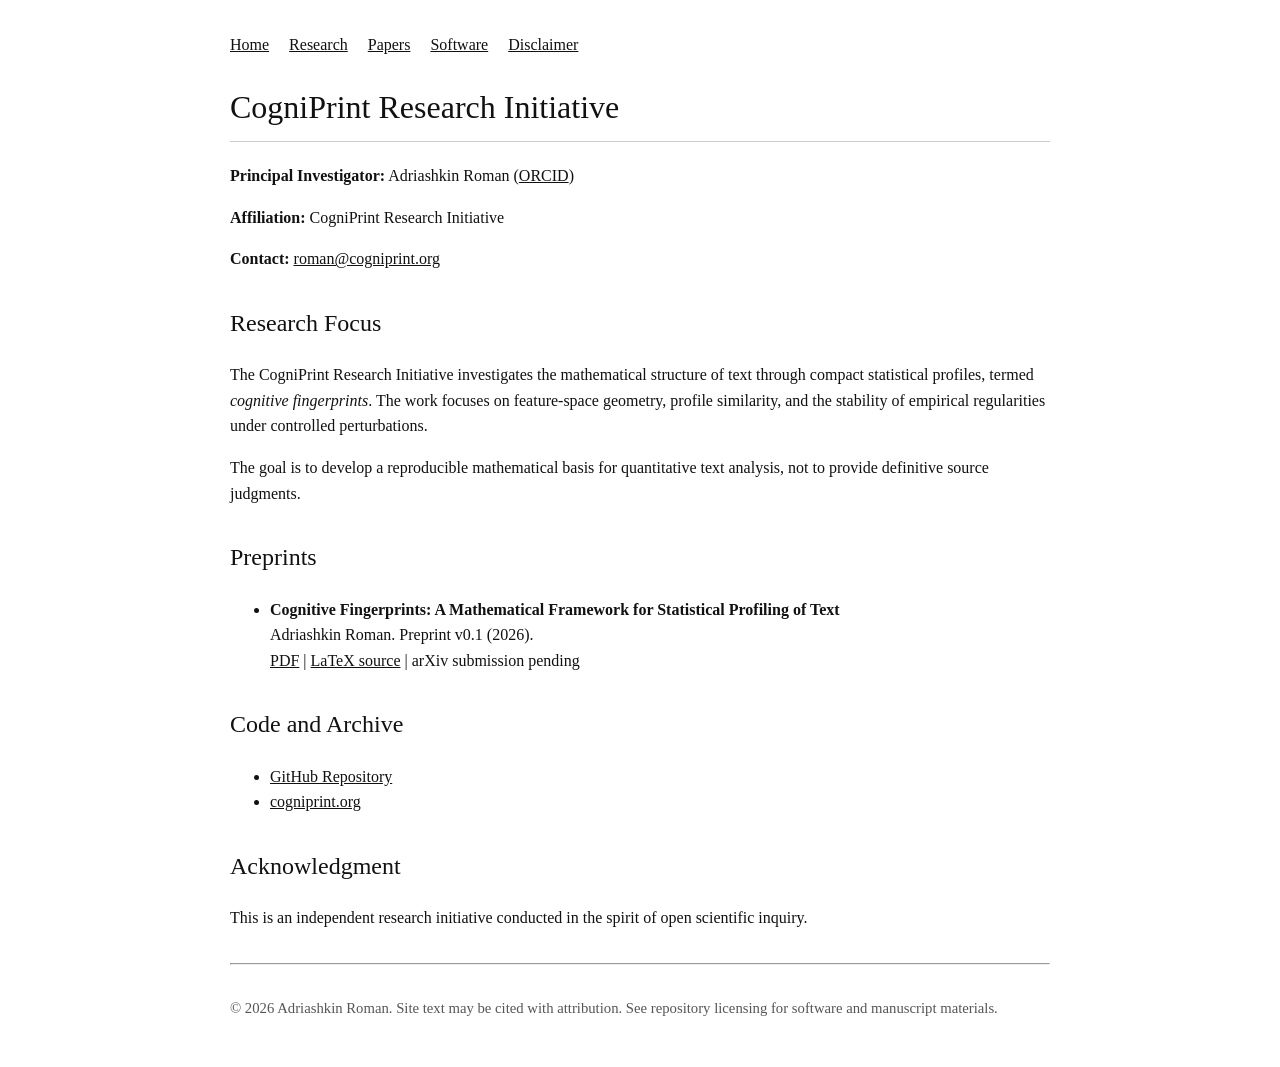
==== index.html @ da1e5376 "Finalize" ====
<!DOCTYPE html>
<html lang="en">
<head>
  <meta charset="UTF-8">
  <meta name="viewport" content="width=device-width, initial-scale=1.0">
  <title>CogniPrint Research Initiative</title>
  <meta name="description" content="Independent research initiative on cognitive fingerprints, statistical text profiles, feature-space geometry, and reproducible mathematical text analysis.">
  <link rel="canonical" href="https://cogniprint.org/">
  <meta property="og:title" content="CogniPrint Research Initiative">
  <meta property="og:description" content="Independent research initiative on cognitive fingerprints and statistical profiling of text.">
  <meta property="og:type" content="website">
  <meta property="og:url" content="https://cogniprint.org/">
  <link rel="stylesheet" href="/styles.css">
</head>
<body>
  <div class="container">
    <header class="site-header">
      <nav>
        <a href="/">Home</a>
        <a href="/research.html">Research</a>
        <a href="/papers/">Papers</a>
        <a href="/software/">Software</a>
        <a href="/disclaimer/">Disclaimer</a>
      </nav>
      <h1>CogniPrint Research Initiative</h1>
      <p><strong>Principal Investigator:</strong> Adriashkin Roman (<a href="https://orcid.org/0009-0009-6337-1806">ORCID</a>)</p>
      <p><strong>Affiliation:</strong> CogniPrint Research Initiative</p>
      <p><strong>Contact:</strong> <a href="mailto:roman@cogniprint.org">roman@cogniprint.org</a></p>
    </header>

    <main>
      <section>
        <h2>Research Focus</h2>
        <p>The CogniPrint Research Initiative investigates the mathematical structure of text through compact statistical profiles, termed <em>cognitive fingerprints</em>. The work focuses on feature-space geometry, profile similarity, and the stability of empirical regularities under controlled perturbations.</p>
        <p>The goal is to develop a reproducible mathematical basis for quantitative text analysis, not to provide definitive source judgments.</p>
      </section>

      <section>
        <h2>Preprints</h2>
        <ul>
          <li><strong>Cognitive Fingerprints: A Mathematical Framework for Statistical Profiling of Text</strong><br>
            Adriashkin Roman. Preprint v0.1 (2026).<br>
            <a href="/papers/cogniprint-v0.1.pdf">PDF</a> | <a href="https://github.com/TakoVHS/CogniPrint/tree/main/paper">LaTeX source</a> | <span>arXiv submission pending</span>
          </li>
        </ul>
      </section>

      <section>
        <h2>Code and Archive</h2>
        <ul>
          <li><a href="https://github.com/TakoVHS/CogniPrint">GitHub Repository</a></li>
          <li><a href="https://cogniprint.org">cogniprint.org</a></li>
        </ul>
      </section>

      <section>
        <h2>Acknowledgment</h2>
        <p>This is an independent research initiative conducted in the spirit of open scientific inquiry.</p>
      </section>
    </main>

    <hr>
    <footer>
      <p class="small">© 2026 Adriashkin Roman. Site text may be cited with attribution. See repository licensing for software and manuscript materials.</p>
    </footer>
  </div>
</body>
</html>
---- styles.css ----
body{font-family:'Times New Roman',Times,serif;line-height:1.6;max-width:820px;margin:0 auto;padding:2rem;color:#111}h1{font-weight:normal;border-bottom:1px solid #ccc;padding-bottom:.5rem}h2,h3{font-weight:normal;margin-top:2rem}nav{margin-bottom:1.5rem}nav a{margin-right:1rem;color:#111}a{color:#111}.small{font-size:.92rem;color:#555}.paper{margin-bottom:2rem}hr{margin:2rem 0}
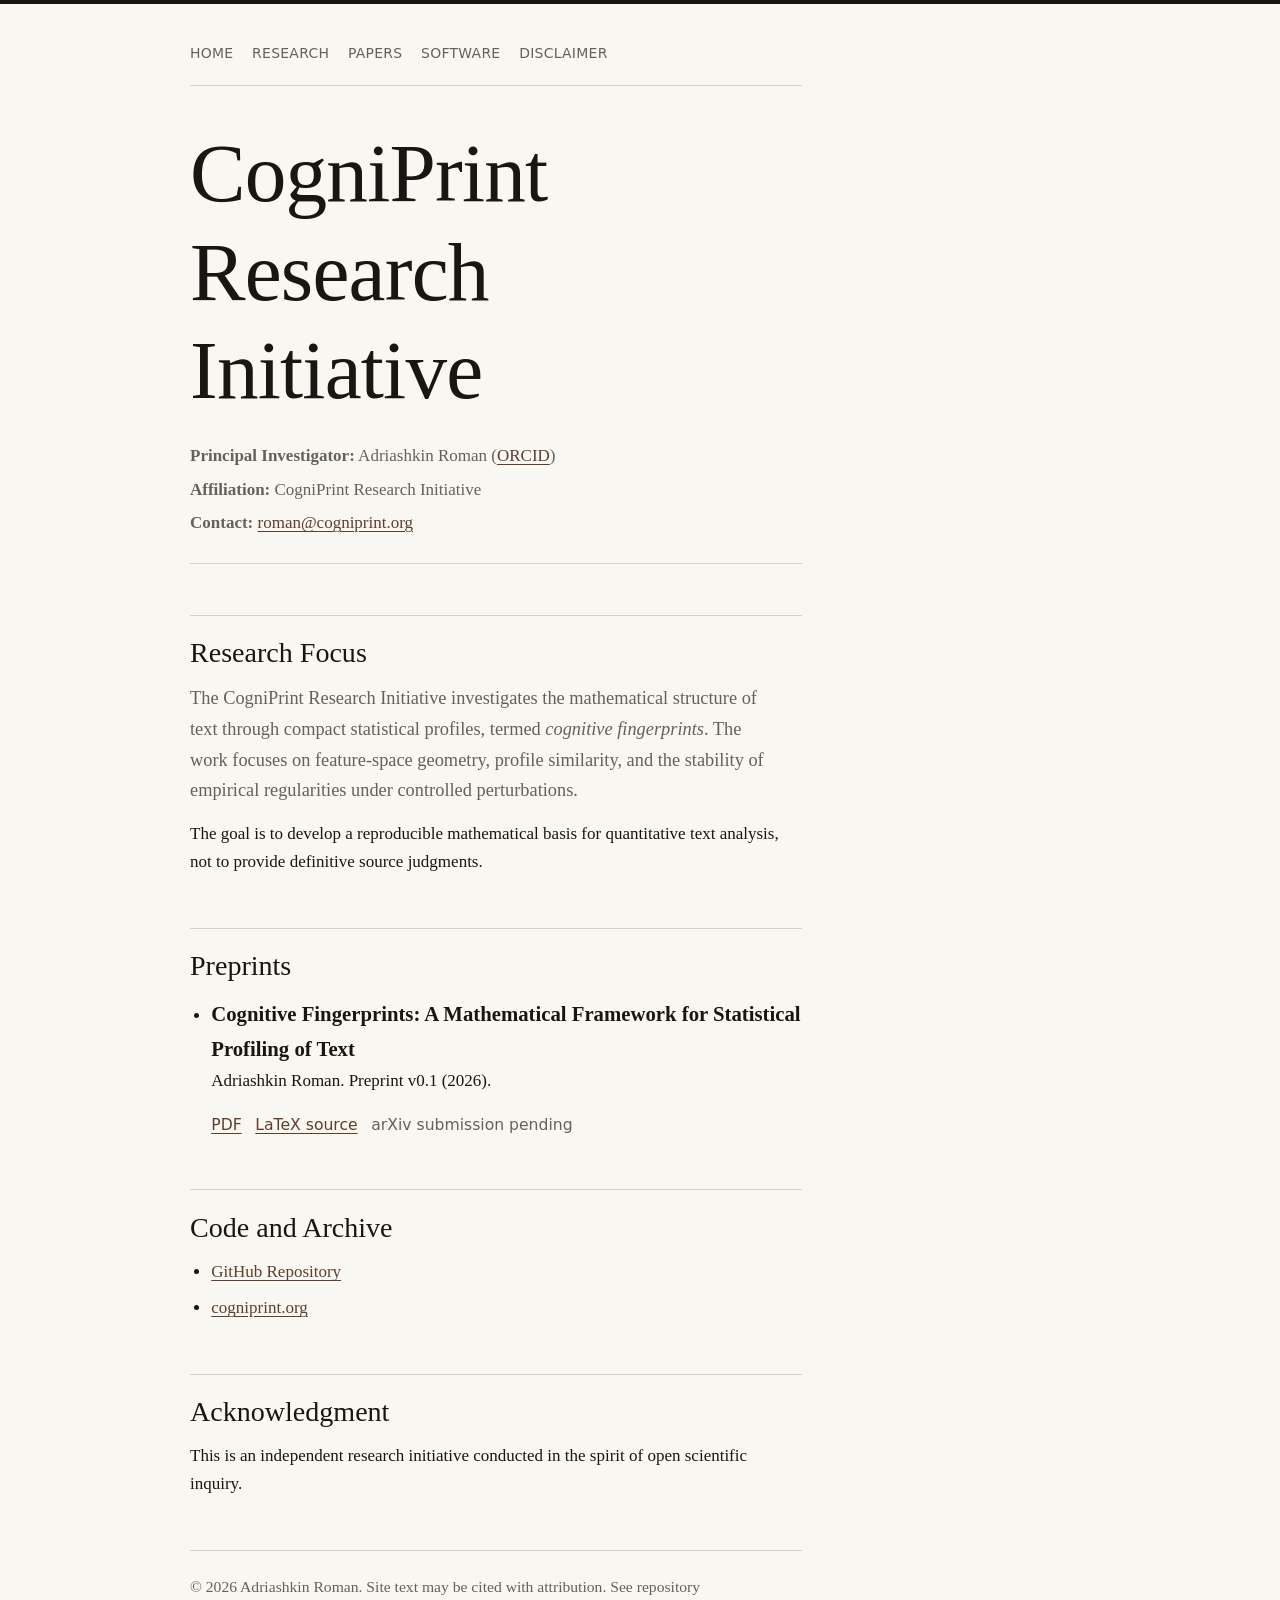
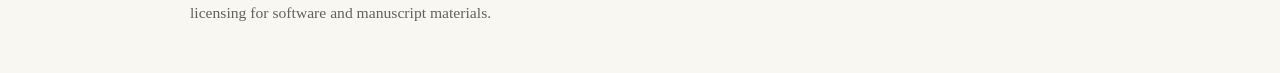
==== commit 3d208b51: "Polish" ====
--- a/index.html
+++ b/index.html
@@ -23,24 +23,26 @@
         <a href="/disclaimer/">Disclaimer</a>
       </nav>
       <h1>CogniPrint Research Initiative</h1>
-      <p><strong>Principal Investigator:</strong> Adriashkin Roman (<a href="https://orcid.org/0009-0009-6337-1806">ORCID</a>)</p>
-      <p><strong>Affiliation:</strong> CogniPrint Research Initiative</p>
-      <p><strong>Contact:</strong> <a href="mailto:roman@cogniprint.org">roman@cogniprint.org</a></p>
+      <div class="meta">
+        <p><strong>Principal Investigator:</strong> Adriashkin Roman (<a href="https://orcid.org/0009-0009-6337-1806">ORCID</a>)</p>
+        <p><strong>Affiliation:</strong> CogniPrint Research Initiative</p>
+        <p><strong>Contact:</strong> <a href="mailto:roman@cogniprint.org">roman@cogniprint.org</a></p>
+      </div>
     </header>
 
     <main>
       <section>
         <h2>Research Focus</h2>
-        <p>The CogniPrint Research Initiative investigates the mathematical structure of text through compact statistical profiles, termed <em>cognitive fingerprints</em>. The work focuses on feature-space geometry, profile similarity, and the stability of empirical regularities under controlled perturbations.</p>
+        <p class="lede">The CogniPrint Research Initiative investigates the mathematical structure of text through compact statistical profiles, termed <em>cognitive fingerprints</em>. The work focuses on feature-space geometry, profile similarity, and the stability of empirical regularities under controlled perturbations.</p>
         <p>The goal is to develop a reproducible mathematical basis for quantitative text analysis, not to provide definitive source judgments.</p>
       </section>
 
       <section>
         <h2>Preprints</h2>
         <ul>
-          <li><strong>Cognitive Fingerprints: A Mathematical Framework for Statistical Profiling of Text</strong><br>
+          <li><strong class="paper-title">Cognitive Fingerprints: A Mathematical Framework for Statistical Profiling of Text</strong><br>
             Adriashkin Roman. Preprint v0.1 (2026).<br>
-            <a href="/papers/cogniprint-v0.1.pdf">PDF</a> | <a href="https://github.com/TakoVHS/CogniPrint/tree/main/paper">LaTeX source</a> | <span>arXiv submission pending</span>
+            <span class="paper-links"><a href="/papers/cogniprint-v0.1.pdf">PDF</a><a href="https://github.com/TakoVHS/CogniPrint/tree/main/paper">LaTeX source</a><span class="status">arXiv submission pending</span></span>
           </li>
         </ul>
       </section>
--- a/styles.css
+++ b/styles.css
@@ -1 +1,231 @@
-body{font-family:'Times New Roman',Times,serif;line-height:1.6;max-width:820px;margin:0 auto;padding:2rem;color:#111}h1{font-weight:normal;border-bottom:1px solid #ccc;padding-bottom:.5rem}h2,h3{font-weight:normal;margin-top:2rem}nav{margin-bottom:1.5rem}nav a{margin-right:1rem;color:#111}a{color:#111}.small{font-size:.92rem;color:#555}.paper{margin-bottom:2rem}hr{margin:2rem 0}
+:root {
+  color-scheme: light;
+  --paper: #f8f7f2;
+  --surface: #fffdf8;
+  --ink: #171613;
+  --muted: #65615a;
+  --rule: #d8d2c5;
+  --accent: #5f3f2b;
+  --accent-soft: #efe7dc;
+  --measure: 72ch;
+}
+
+* {
+  box-sizing: border-box;
+}
+
+html {
+  font-size: 17px;
+}
+
+body {
+  margin: 0;
+  background: var(--paper);
+  color: var(--ink);
+  font-family: Georgia, "Times New Roman", Times, serif;
+  line-height: 1.68;
+  text-rendering: optimizeLegibility;
+}
+
+body::before {
+  content: "";
+  display: block;
+  height: 4px;
+  background: var(--ink);
+}
+
+.container,
+.page {
+  width: min(100% - 2rem, 900px);
+  margin: 0 auto;
+  padding: 2.25rem 0 2.75rem;
+}
+
+nav {
+  display: flex;
+  flex-wrap: wrap;
+  gap: 0.35rem 1.1rem;
+  align-items: center;
+  padding-bottom: 1.15rem;
+  margin-bottom: 2.25rem;
+  border-bottom: 1px solid var(--rule);
+  font-family: ui-sans-serif, system-ui, -apple-system, BlinkMacSystemFont, "Segoe UI", sans-serif;
+  font-size: 0.82rem;
+  letter-spacing: 0.02em;
+  text-transform: uppercase;
+}
+
+nav a {
+  color: var(--muted);
+  text-decoration: none;
+}
+
+nav a:hover,
+nav a:focus {
+  color: var(--ink);
+  text-decoration: underline;
+  text-decoration-thickness: 1px;
+  text-underline-offset: 0.22em;
+}
+
+.site-header,
+.page-header {
+  max-width: var(--measure);
+  margin-bottom: 3rem;
+}
+
+.site-header {
+  padding-bottom: 1.5rem;
+  border-bottom: 1px solid var(--rule);
+}
+
+main {
+  max-width: var(--measure);
+}
+
+h1,
+h2,
+h3 {
+  margin: 0;
+  font-weight: 400;
+  line-height: 1.18;
+}
+
+h1 {
+  max-width: 13ch;
+  margin-bottom: 1.1rem;
+  font-size: clamp(2.35rem, 7vw, 4.9rem);
+  letter-spacing: -0.01em;
+}
+
+.page-header h1 {
+  max-width: 16ch;
+  font-size: clamp(2.1rem, 5.5vw, 3.8rem);
+}
+
+h2 {
+  margin-top: 3rem;
+  padding-top: 1.2rem;
+  border-top: 1px solid var(--rule);
+  font-size: clamp(1.25rem, 3vw, 1.65rem);
+}
+
+h3 {
+  margin-top: 1rem;
+  font-size: 1.12rem;
+}
+
+p,
+li {
+  font-size: 1rem;
+}
+
+p {
+  margin: 0.8rem 0 0;
+}
+
+ul {
+  margin: 0.85rem 0 0;
+  padding-left: 1.25rem;
+}
+
+li + li {
+  margin-top: 0.42rem;
+}
+
+a {
+  color: var(--accent);
+  text-decoration-thickness: 1px;
+  text-underline-offset: 0.18em;
+}
+
+a:hover,
+a:focus {
+  color: var(--ink);
+}
+
+strong {
+  font-weight: 600;
+}
+
+.meta {
+  margin-top: 1.35rem;
+  color: var(--muted);
+}
+
+.meta p {
+  margin-top: 0.28rem;
+}
+
+.lede {
+  max-width: 64ch;
+  color: var(--muted);
+  font-size: 1.08rem;
+}
+
+.paper {
+  margin-top: 1.4rem;
+  padding: 1.35rem 0 0;
+  border-top: 1px solid var(--rule);
+}
+
+.paper-title {
+  font-size: 1.22rem;
+}
+
+.paper-links {
+  display: flex;
+  flex-wrap: wrap;
+  gap: 0.45rem 0.8rem;
+  align-items: baseline;
+  margin-top: 1rem;
+  font-family: ui-sans-serif, system-ui, -apple-system, BlinkMacSystemFont, "Segoe UI", sans-serif;
+  font-size: 0.92rem;
+}
+
+.status {
+  color: var(--muted);
+}
+
+.small,
+footer {
+  color: var(--muted);
+  font-size: 0.92rem;
+}
+
+hr {
+  max-width: var(--measure);
+  margin: 3rem 0 1.35rem;
+  border: 0;
+  border-top: 1px solid var(--rule);
+}
+
+footer {
+  max-width: var(--measure);
+}
+
+@media (max-width: 640px) {
+  html {
+    font-size: 16px;
+  }
+
+  .container,
+  .page {
+    width: min(100% - 1.25rem, 900px);
+    padding-top: 1.2rem;
+  }
+
+  nav {
+    gap: 0.4rem 0.8rem;
+    margin-bottom: 1.75rem;
+    font-size: 0.78rem;
+  }
+
+  h1 {
+    max-width: 11ch;
+  }
+
+  h2 {
+    margin-top: 2.3rem;
+  }
+}
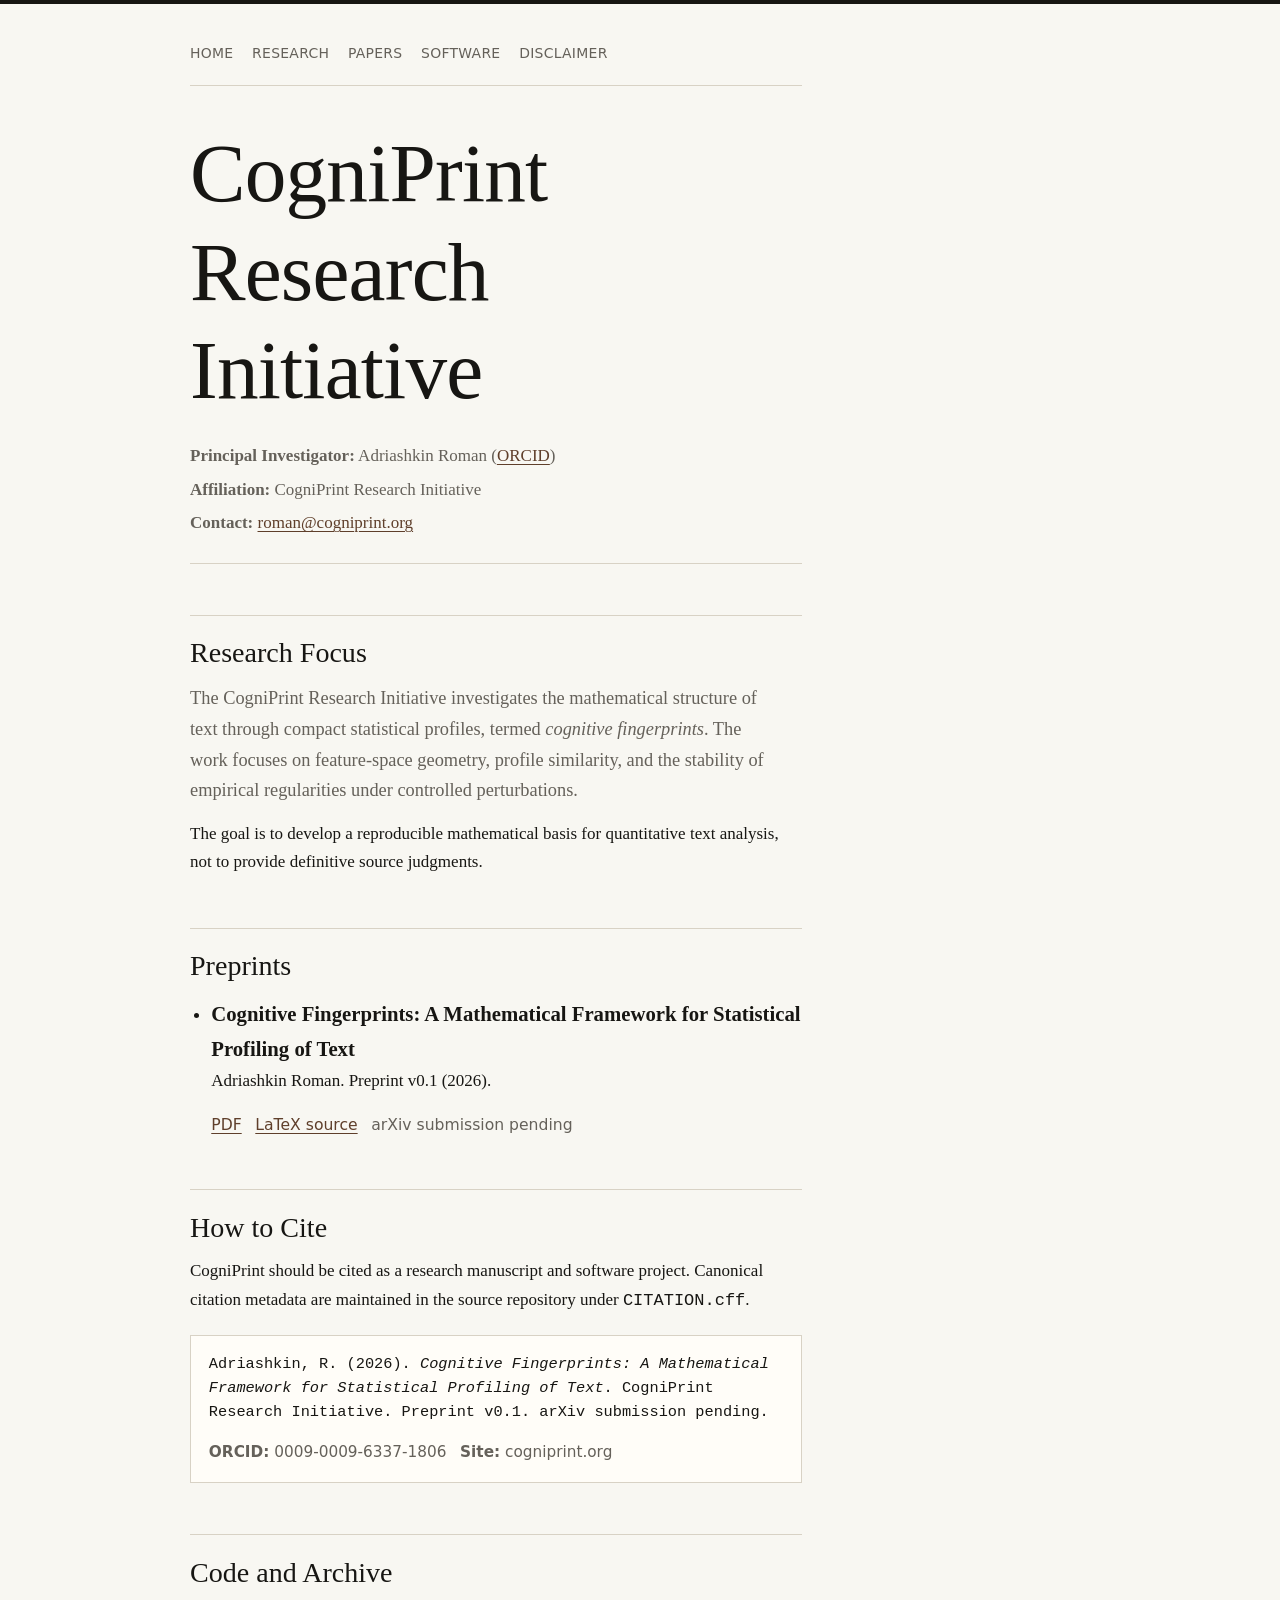
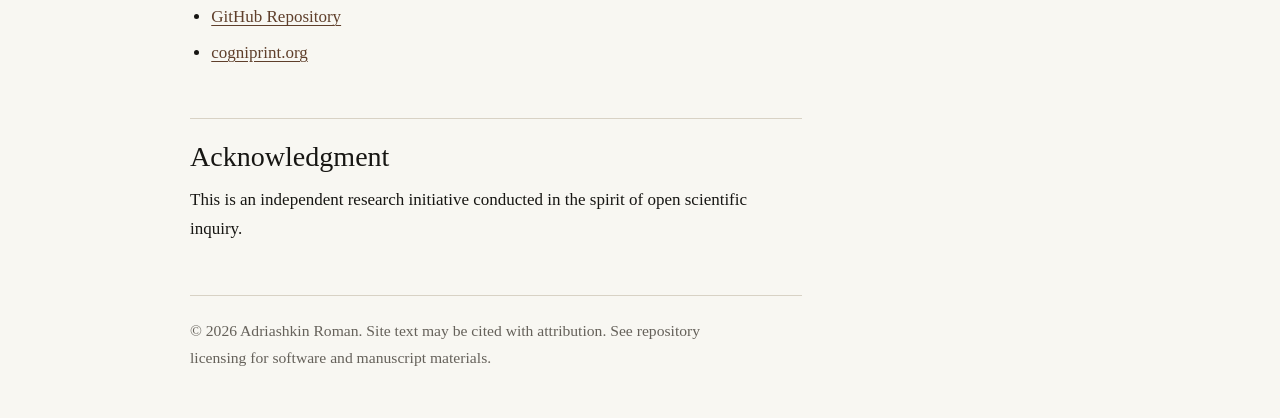
==== commit 3a7c1ef7: "site: add citation block to homepage" ====
--- a/index.html
+++ b/index.html
@@ -48,6 +48,18 @@
       </section>
 
       <section>
+        <h2>How to Cite</h2>
+        <p>CogniPrint should be cited as a research manuscript and software project. Canonical citation metadata are maintained in the source repository under <code>CITATION.cff</code>.</p>
+        <div class="citation-box">
+          <p class="citation-text">Adriashkin, R. (2026). <em>Cognitive Fingerprints: A Mathematical Framework for Statistical Profiling of Text</em>. CogniPrint Research Initiative. Preprint v0.1. arXiv submission pending.</p>
+          <div class="inline-meta">
+            <span><strong>ORCID:</strong> 0009-0009-6337-1806</span>
+            <span><strong>Site:</strong> cogniprint.org</span>
+          </div>
+        </div>
+      </section>
+
+      <section>
         <h2>Code and Archive</h2>
         <ul>
           <li><a href="https://github.com/TakoVHS/CogniPrint">GitHub Repository</a></li>
--- a/styles.css
+++ b/styles.css
@@ -187,6 +187,35 @@
   color: var(--muted);
 }
 
+.citation-box {
+  margin-top: 1.15rem;
+  padding: 1rem 1.05rem;
+  border: 1px solid var(--rule);
+  background: var(--surface);
+}
+
+.citation-box p:first-child {
+  margin-top: 0;
+}
+
+.citation-text,
+.codeish {
+  font-family: ui-monospace, SFMono-Regular, Menlo, Monaco, Consolas, "Liberation Mono", monospace;
+  font-size: 0.9rem;
+  line-height: 1.55;
+  overflow-wrap: anywhere;
+}
+
+.inline-meta {
+  display: flex;
+  flex-wrap: wrap;
+  gap: 0.4rem 0.8rem;
+  margin-top: 0.9rem;
+  color: var(--muted);
+  font-family: ui-sans-serif, system-ui, -apple-system, BlinkMacSystemFont, "Segoe UI", sans-serif;
+  font-size: 0.9rem;
+}
+
 .small,
 footer {
   color: var(--muted);
@@ -228,4 +257,8 @@
   h2 {
     margin-top: 2.3rem;
   }
-}
+
+  .citation-box {
+    padding: 0.85rem 0.9rem;
+  }
+}
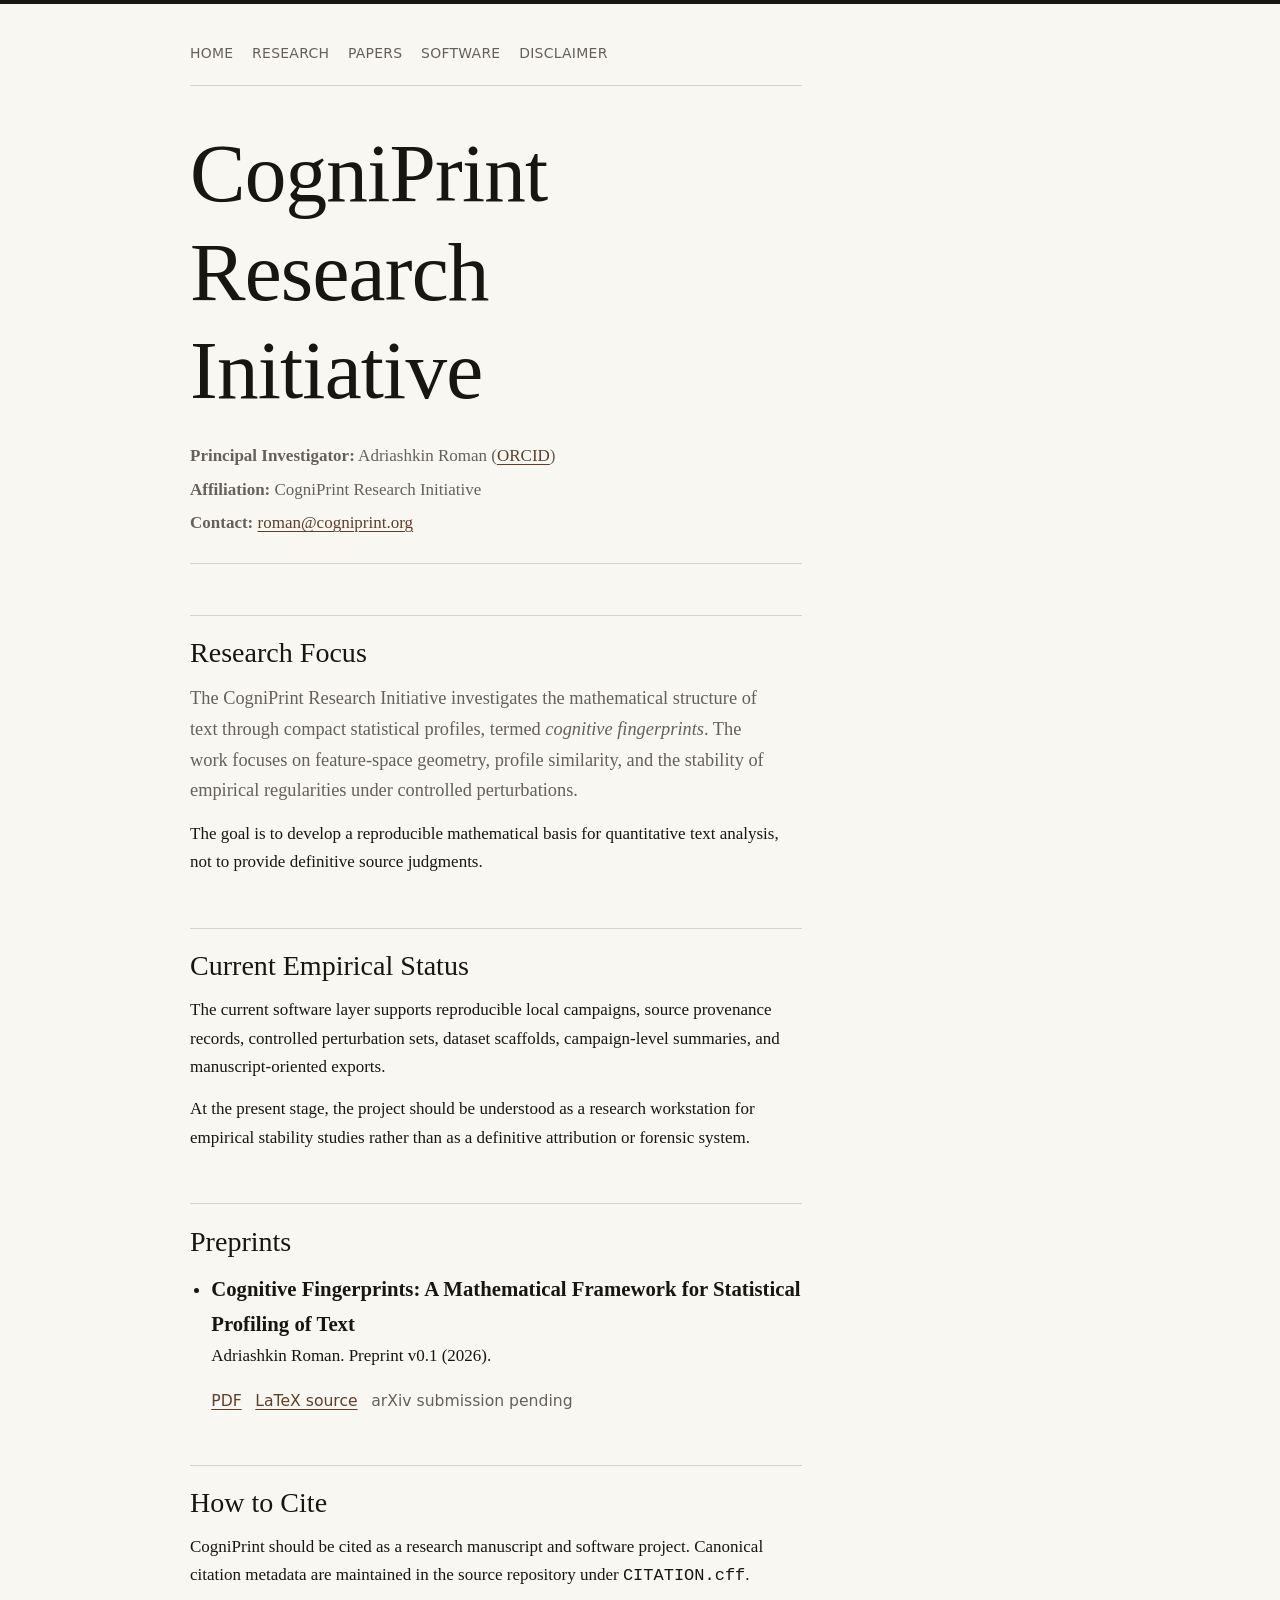
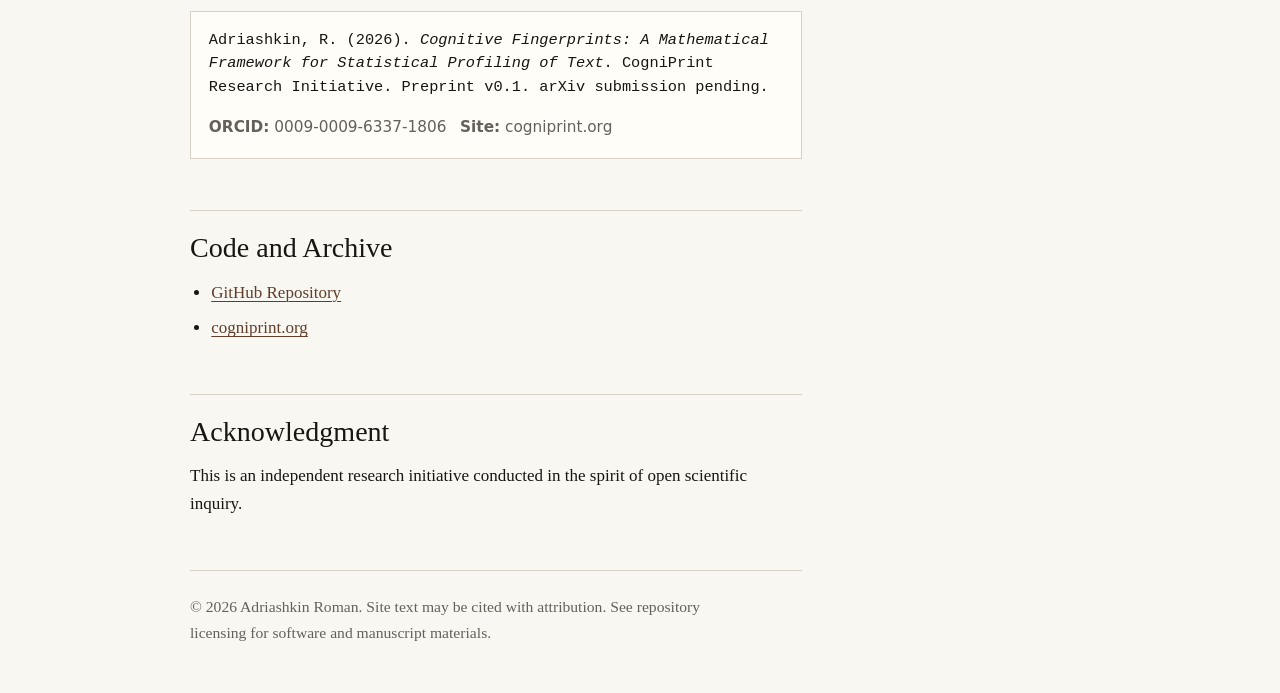
==== commit 3b589835: "site: add current empirical status to homepage" ====
--- a/index.html
+++ b/index.html
@@ -35,6 +35,12 @@
         <h2>Research Focus</h2>
         <p class="lede">The CogniPrint Research Initiative investigates the mathematical structure of text through compact statistical profiles, termed <em>cognitive fingerprints</em>. The work focuses on feature-space geometry, profile similarity, and the stability of empirical regularities under controlled perturbations.</p>
         <p>The goal is to develop a reproducible mathematical basis for quantitative text analysis, not to provide definitive source judgments.</p>
+      </section>
+
+      <section>
+        <h2>Current Empirical Status</h2>
+        <p>The current software layer supports reproducible local campaigns, source provenance records, controlled perturbation sets, dataset scaffolds, campaign-level summaries, and manuscript-oriented exports.</p>
+        <p>At the present stage, the project should be understood as a research workstation for empirical stability studies rather than as a definitive attribution or forensic system.</p>
       </section>
 
       <section>
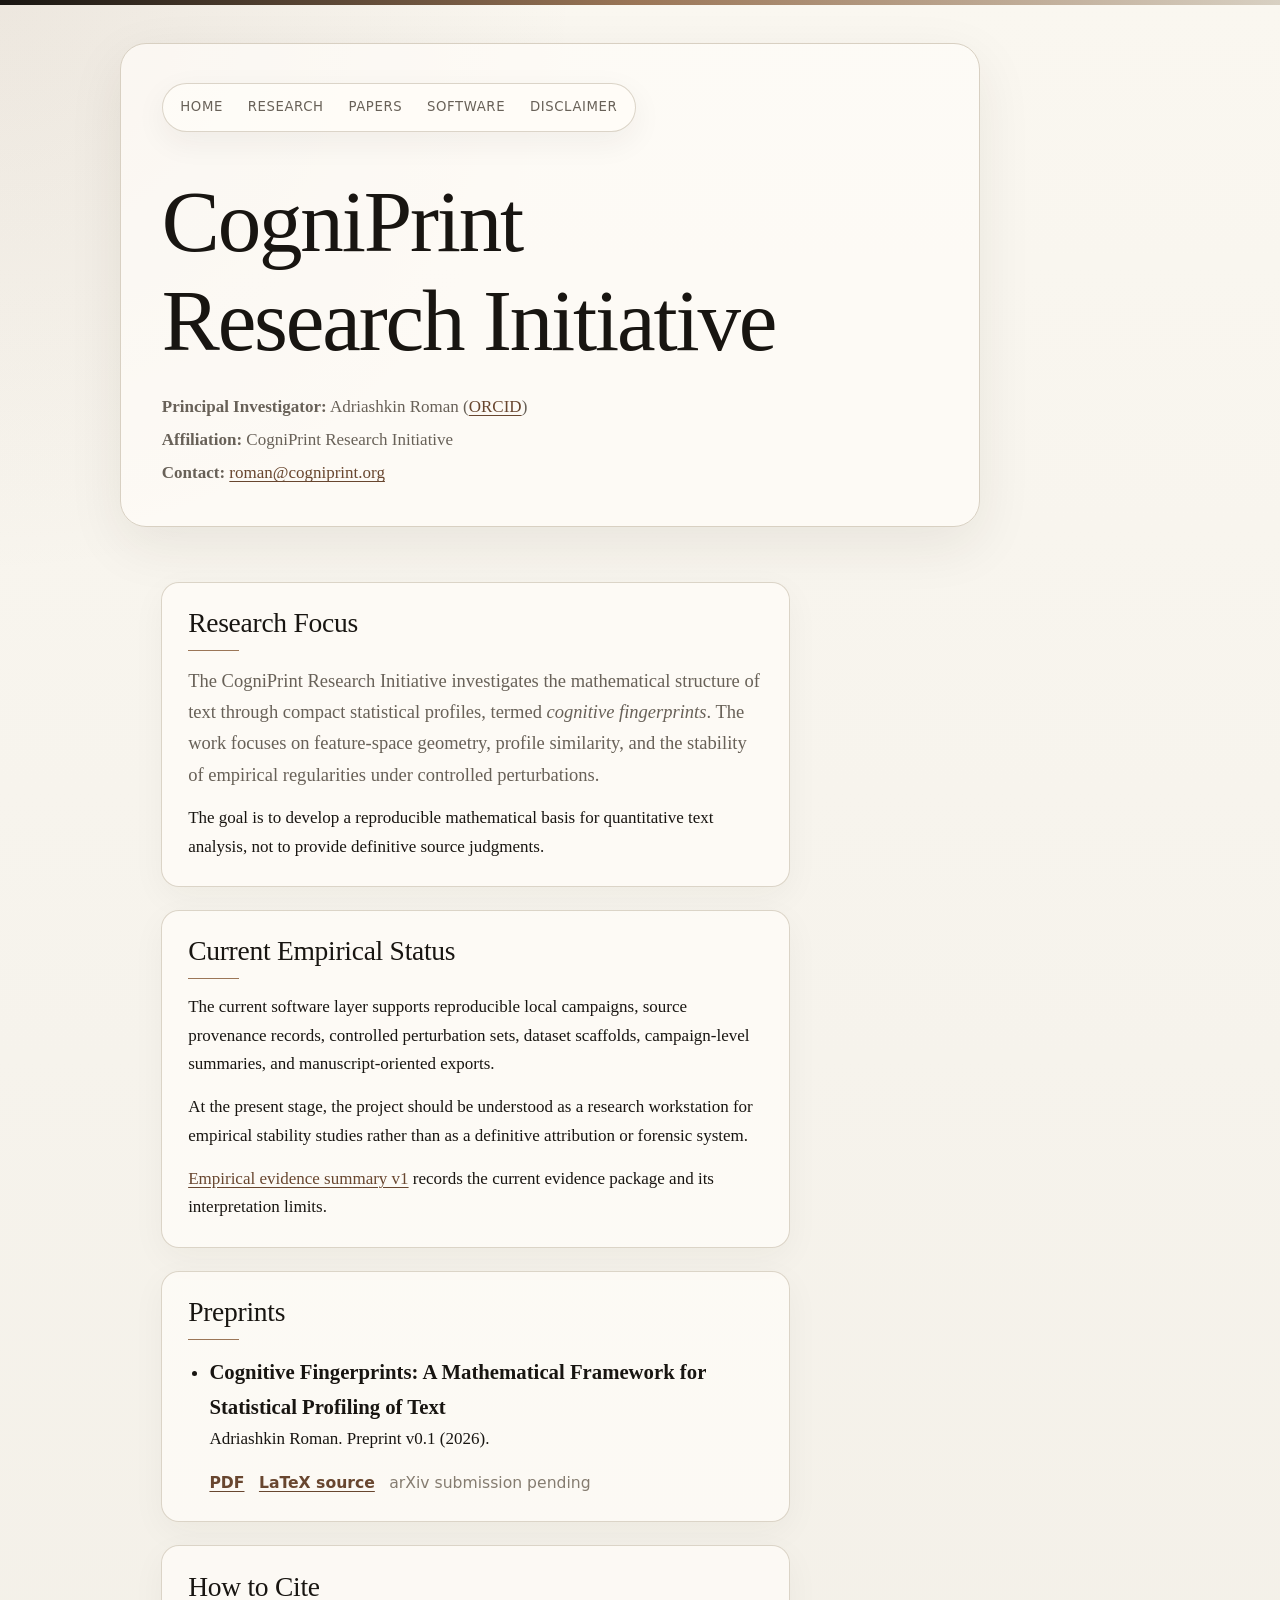
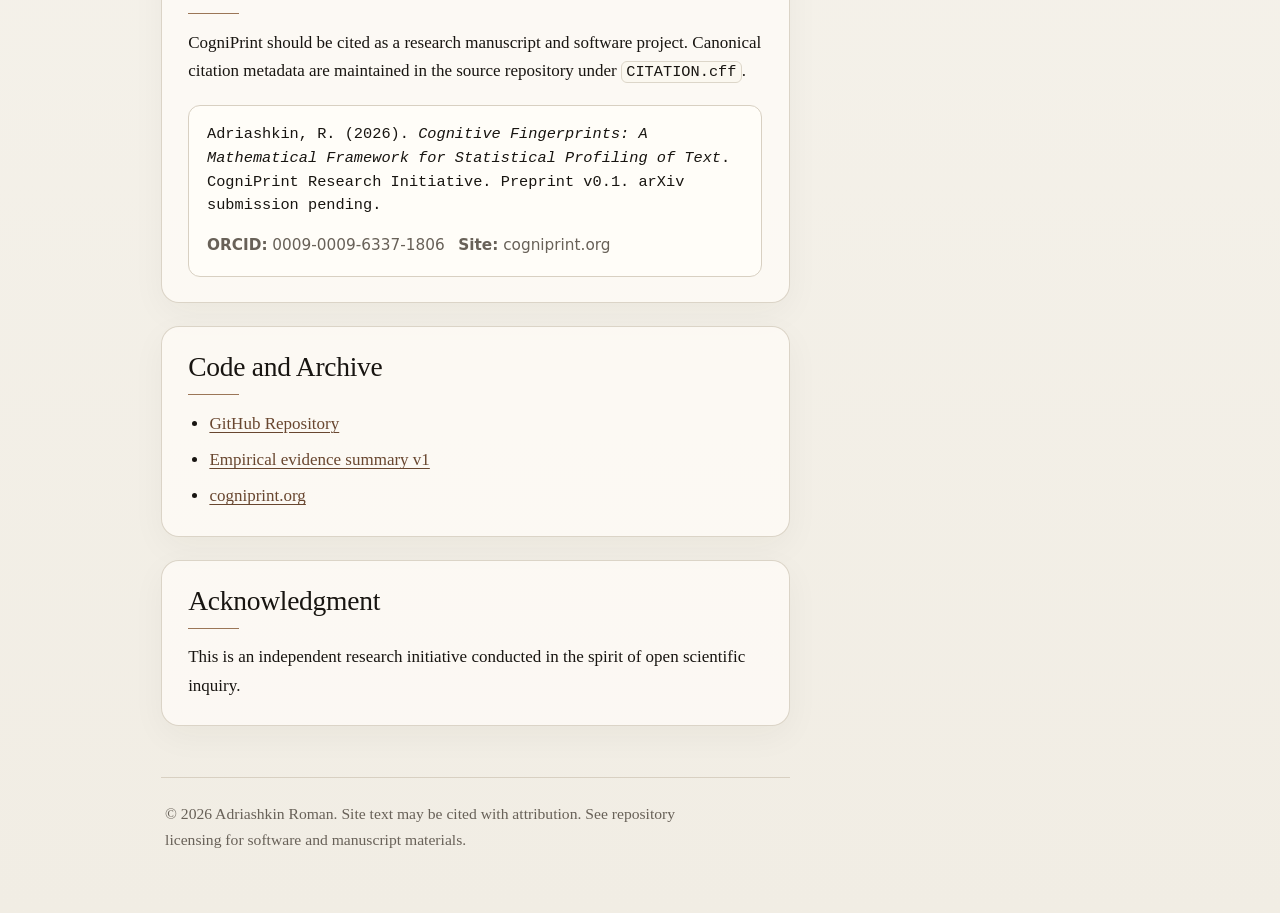
==== commit 648afd4a: "site: surface empirical evidence summary on homepage" ====
--- a/index.html
+++ b/index.html
@@ -41,6 +41,7 @@
         <h2>Current Empirical Status</h2>
         <p>The current software layer supports reproducible local campaigns, source provenance records, controlled perturbation sets, dataset scaffolds, campaign-level summaries, and manuscript-oriented exports.</p>
         <p>At the present stage, the project should be understood as a research workstation for empirical stability studies rather than as a definitive attribution or forensic system.</p>
+        <p><a href="https://github.com/TakoVHS/CogniPrint/blob/main/docs/empirical-evidence-summary-v1.md">Empirical evidence summary v1</a> records the current evidence package and its interpretation limits.</p>
       </section>
 
       <section>
@@ -69,6 +70,7 @@
         <h2>Code and Archive</h2>
         <ul>
           <li><a href="https://github.com/TakoVHS/CogniPrint">GitHub Repository</a></li>
+          <li><a href="https://github.com/TakoVHS/CogniPrint/blob/main/docs/empirical-evidence-summary-v1.md">Empirical evidence summary v1</a></li>
           <li><a href="https://cogniprint.org">cogniprint.org</a></li>
         </ul>
       </section>
--- a/styles.css
+++ b/styles.css
@@ -1,13 +1,20 @@
 :root {
   color-scheme: light;
-  --paper: #f8f7f2;
+  --paper: #f6f3ec;
   --surface: #fffdf8;
-  --ink: #171613;
-  --muted: #65615a;
-  --rule: #d8d2c5;
-  --accent: #5f3f2b;
-  --accent-soft: #efe7dc;
-  --measure: 72ch;
+  --surface-soft: #fbf8f0;
+  --ink: #181511;
+  --muted: #686158;
+  --muted-2: #857c70;
+  --rule: #d8d0c2;
+  --rule-strong: #bdb2a1;
+  --accent: #68462f;
+  --accent-soft: #eee4d8;
+  --accent-line: #9b7657;
+  --measure: 74ch;
+  --wide: 1040px;
+  --radius: 18px;
+  --shadow: 0 18px 55px rgba(55, 42, 29, 0.08);
 }
 
 * {
@@ -16,11 +23,14 @@
 
 html {
   font-size: 17px;
+  scroll-behavior: smooth;
 }
 
 body {
   margin: 0;
-  background: var(--paper);
+  background:
+    radial-gradient(circle at top left, rgba(104, 70, 47, 0.09), transparent 34rem),
+    linear-gradient(180deg, #faf7f0 0%, var(--paper) 42%, #f1ede4 100%);
   color: var(--ink);
   font-family: Georgia, "Times New Roman", Times, serif;
   line-height: 1.68;
@@ -30,57 +40,93 @@
 body::before {
   content: "";
   display: block;
-  height: 4px;
-  background: var(--ink);
+  height: 5px;
+  background: linear-gradient(90deg, var(--ink), var(--accent-line), var(--rule));
 }
 
 .container,
 .page {
-  width: min(100% - 2rem, 900px);
+  width: min(100% - 2rem, var(--wide));
   margin: 0 auto;
-  padding: 2.25rem 0 2.75rem;
+  padding: 2.25rem 0 3.5rem;
 }
 
 nav {
   display: flex;
   flex-wrap: wrap;
-  gap: 0.35rem 1.1rem;
+  gap: 0.45rem 0.9rem;
   align-items: center;
-  padding-bottom: 1.15rem;
-  margin-bottom: 2.25rem;
-  border-bottom: 1px solid var(--rule);
+  width: fit-content;
+  max-width: 100%;
+  padding: 0.55rem 0.75rem;
+  margin-bottom: 2.35rem;
+  border: 1px solid rgba(216, 208, 194, 0.9);
+  border-radius: 999px;
+  background: rgba(255, 253, 248, 0.78);
+  box-shadow: 0 10px 32px rgba(55, 42, 29, 0.06);
   font-family: ui-sans-serif, system-ui, -apple-system, BlinkMacSystemFont, "Segoe UI", sans-serif;
-  font-size: 0.82rem;
-  letter-spacing: 0.02em;
+  font-size: 0.78rem;
+  letter-spacing: 0.045em;
   text-transform: uppercase;
 }
 
 nav a {
   color: var(--muted);
   text-decoration: none;
+  padding: 0.18rem 0.28rem;
+  border-radius: 999px;
 }
 
 nav a:hover,
 nav a:focus {
   color: var(--ink);
-  text-decoration: underline;
-  text-decoration-thickness: 1px;
-  text-underline-offset: 0.22em;
+  background: var(--accent-soft);
+  text-decoration: none;
 }
 
 .site-header,
 .page-header {
-  max-width: var(--measure);
-  margin-bottom: 3rem;
+  max-width: 860px;
+  margin-bottom: 3.2rem;
 }
 
 .site-header {
-  padding-bottom: 1.5rem;
-  border-bottom: 1px solid var(--rule);
+  padding: 2.25rem 2.4rem;
+  border: 1px solid var(--rule);
+  border-radius: calc(var(--radius) + 8px);
+  background: rgba(255, 253, 248, 0.72);
+  box-shadow: var(--shadow);
+}
+
+.page-header {
+  padding: 2rem 2.2rem;
+  border: 1px solid var(--rule);
+  border-radius: calc(var(--radius) + 6px);
+  background: rgba(255, 253, 248, 0.64);
 }
 
 main {
   max-width: var(--measure);
+}
+
+.container main,
+.page main {
+  margin-left: 0;
+}
+
+section,
+.paper {
+  margin-top: 1.35rem;
+  padding: 1.45rem 1.55rem;
+  border: 1px solid rgba(216, 208, 194, 0.9);
+  border-radius: var(--radius);
+  background: rgba(255, 253, 248, 0.72);
+  box-shadow: 0 10px 34px rgba(55, 42, 29, 0.045);
+}
+
+section:first-child,
+.paper:first-child {
+  margin-top: 0;
 }
 
 h1,
@@ -88,30 +134,40 @@
 h3 {
   margin: 0;
   font-weight: 400;
-  line-height: 1.18;
+  line-height: 1.14;
 }
 
 h1 {
-  max-width: 13ch;
-  margin-bottom: 1.1rem;
-  font-size: clamp(2.35rem, 7vw, 4.9rem);
+  max-width: 15ch;
+  margin-bottom: 1.15rem;
+  font-size: clamp(2.45rem, 6.8vw, 5.15rem);
+  letter-spacing: -0.025em;
+}
+
+.page-header h1 {
+  max-width: 18ch;
+  font-size: clamp(2.1rem, 5vw, 3.9rem);
+}
+
+h2 {
+  margin-top: 0;
+  padding-top: 0;
+  border-top: 0;
+  font-size: clamp(1.22rem, 2.6vw, 1.62rem);
   letter-spacing: -0.01em;
 }
 
-.page-header h1 {
-  max-width: 16ch;
-  font-size: clamp(2.1rem, 5.5vw, 3.8rem);
-}
-
-h2 {
-  margin-top: 3rem;
-  padding-top: 1.2rem;
-  border-top: 1px solid var(--rule);
-  font-size: clamp(1.25rem, 3vw, 1.65rem);
+h2::after {
+  content: "";
+  display: block;
+  width: 3rem;
+  height: 1px;
+  margin-top: 0.65rem;
+  background: var(--accent-line);
 }
 
 h3 {
-  margin-top: 1rem;
+  margin-top: 1.1rem;
   font-size: 1.12rem;
 }
 
@@ -121,16 +177,16 @@
 }
 
 p {
-  margin: 0.8rem 0 0;
+  margin: 0.85rem 0 0;
 }
 
 ul {
-  margin: 0.85rem 0 0;
+  margin: 0.9rem 0 0;
   padding-left: 1.25rem;
 }
 
 li + li {
-  margin-top: 0.42rem;
+  margin-top: 0.45rem;
 }
 
 a {
@@ -148,25 +204,29 @@
   font-weight: 600;
 }
 
+code {
+  padding: 0.08rem 0.25rem;
+  border: 1px solid rgba(216, 208, 194, 0.85);
+  border-radius: 6px;
+  background: var(--surface-soft);
+  font-size: 0.9em;
+}
+
 .meta {
+  display: grid;
+  gap: 0.28rem;
   margin-top: 1.35rem;
   color: var(--muted);
 }
 
 .meta p {
-  margin-top: 0.28rem;
+  margin-top: 0;
 }
 
 .lede {
-  max-width: 64ch;
-  color: var(--muted);
-  font-size: 1.08rem;
-}
-
-.paper {
-  margin-top: 1.4rem;
-  padding: 1.35rem 0 0;
-  border-top: 1px solid var(--rule);
+  max-width: 66ch;
+  color: var(--muted);
+  font-size: 1.09rem;
 }
 
 .paper-title {
@@ -176,21 +236,27 @@
 .paper-links {
   display: flex;
   flex-wrap: wrap;
-  gap: 0.45rem 0.8rem;
+  gap: 0.55rem 0.85rem;
   align-items: baseline;
   margin-top: 1rem;
   font-family: ui-sans-serif, system-ui, -apple-system, BlinkMacSystemFont, "Segoe UI", sans-serif;
   font-size: 0.92rem;
 }
 
+.paper-links a,
+.citation-box a {
+  font-weight: 600;
+}
+
 .status {
-  color: var(--muted);
+  color: var(--muted-2);
 }
 
 .citation-box {
   margin-top: 1.15rem;
   padding: 1rem 1.05rem;
   border: 1px solid var(--rule);
+  border-radius: calc(var(--radius) - 6px);
   background: var(--surface);
 }
 
@@ -231,6 +297,16 @@
 
 footer {
   max-width: var(--measure);
+  padding: 0 0.25rem;
+}
+
+@media (min-width: 980px) {
+  .container main,
+  .page main,
+  footer,
+  hr {
+    margin-left: 2.4rem;
+  }
 }
 
 @media (max-width: 640px) {
@@ -240,22 +316,28 @@
 
   .container,
   .page {
-    width: min(100% - 1.25rem, 900px);
-    padding-top: 1.2rem;
+    width: min(100% - 1.15rem, var(--wide));
+    padding-top: 1rem;
   }
 
   nav {
-    gap: 0.4rem 0.8rem;
-    margin-bottom: 1.75rem;
-    font-size: 0.78rem;
+    gap: 0.25rem 0.45rem;
+    width: 100%;
+    margin-bottom: 1.25rem;
+    border-radius: 16px;
+    font-size: 0.74rem;
+  }
+
+  .site-header,
+  .page-header,
+  section,
+  .paper {
+    padding: 1.1rem 1rem;
+    border-radius: 16px;
   }
 
   h1 {
-    max-width: 11ch;
-  }
-
-  h2 {
-    margin-top: 2.3rem;
+    max-width: 12ch;
   }
 
   .citation-box {
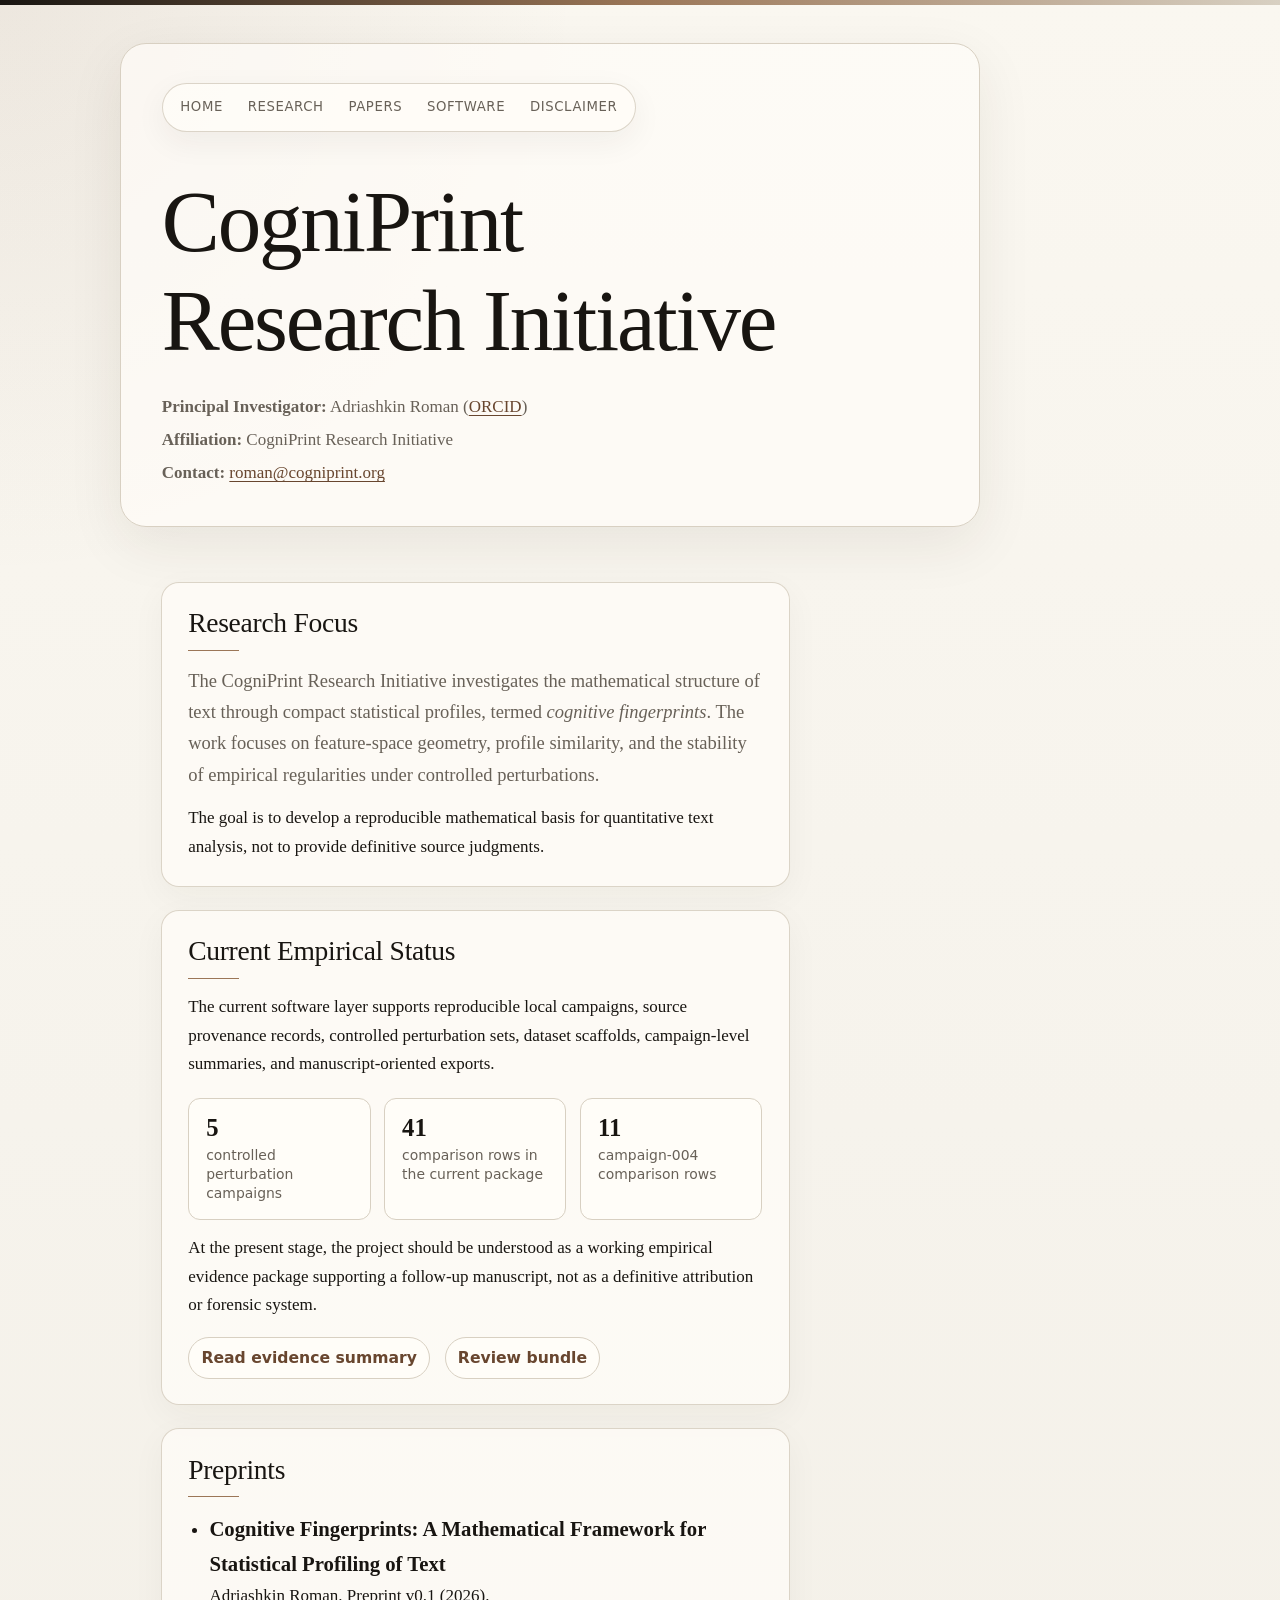
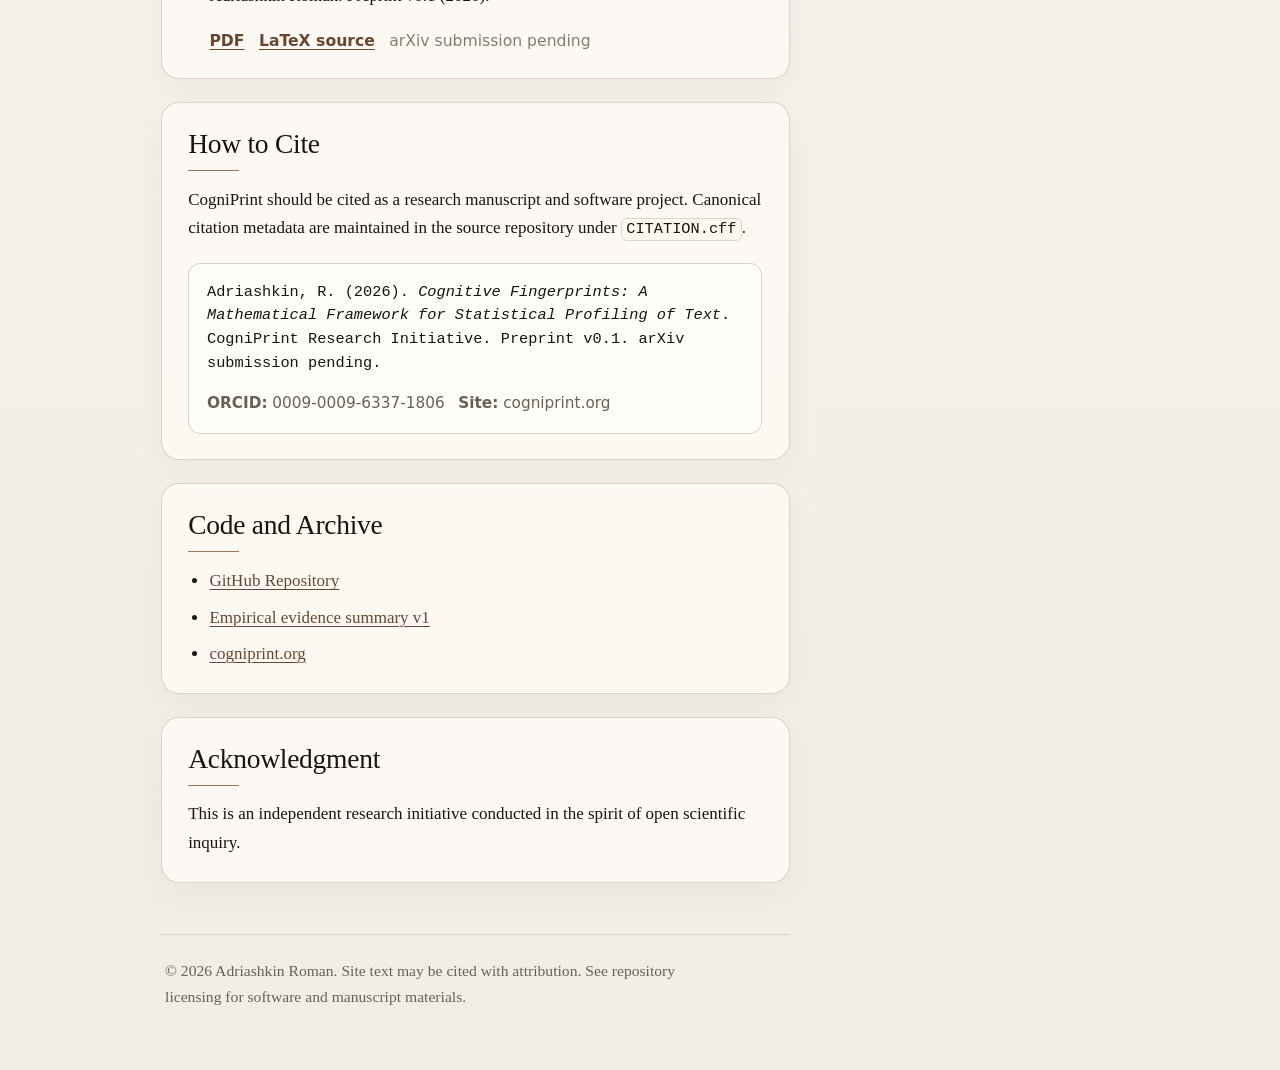
==== commit 64a2c5fe: "site: improve homepage evidence section" ====
--- a/index.html
+++ b/index.html
@@ -40,8 +40,16 @@
       <section>
         <h2>Current Empirical Status</h2>
         <p>The current software layer supports reproducible local campaigns, source provenance records, controlled perturbation sets, dataset scaffolds, campaign-level summaries, and manuscript-oriented exports.</p>
-        <p>At the present stage, the project should be understood as a research workstation for empirical stability studies rather than as a definitive attribution or forensic system.</p>
-        <p><a href="https://github.com/TakoVHS/CogniPrint/blob/main/docs/empirical-evidence-summary-v1.md">Empirical evidence summary v1</a> records the current evidence package and its interpretation limits.</p>
+        <div class="evidence-stats" aria-label="Current empirical evidence package">
+          <div class="evidence-stat"><strong>5</strong><span>controlled perturbation campaigns</span></div>
+          <div class="evidence-stat"><strong>41</strong><span>comparison rows in the current package</span></div>
+          <div class="evidence-stat"><strong>11</strong><span>campaign-004 comparison rows</span></div>
+        </div>
+        <p>At the present stage, the project should be understood as a working empirical evidence package supporting a follow-up manuscript, not as a definitive attribution or forensic system.</p>
+        <div class="review-actions">
+          <a href="https://github.com/TakoVHS/CogniPrint/blob/main/docs/empirical-evidence-summary-v1.md">Read evidence summary</a>
+          <a href="https://github.com/TakoVHS/CogniPrint/blob/main/docs/public-review-bundle.md">Review bundle</a>
+        </div>
       </section>
 
       <section>
--- a/styles.css
+++ b/styles.css
@@ -233,7 +233,8 @@
   font-size: 1.22rem;
 }
 
-.paper-links {
+.paper-links,
+.review-actions {
   display: flex;
   flex-wrap: wrap;
   gap: 0.55rem 0.85rem;
@@ -244,8 +245,55 @@
 }
 
 .paper-links a,
-.citation-box a {
+.citation-box a,
+.review-actions a {
   font-weight: 600;
+}
+
+.review-actions a {
+  display: inline-flex;
+  align-items: center;
+  min-height: 2.25rem;
+  padding: 0.42rem 0.72rem;
+  border: 1px solid var(--rule);
+  border-radius: 999px;
+  background: var(--surface);
+  text-decoration: none;
+}
+
+.review-actions a:hover,
+.review-actions a:focus {
+  border-color: var(--accent-line);
+  background: var(--accent-soft);
+}
+
+.evidence-stats {
+  display: grid;
+  grid-template-columns: repeat(3, minmax(0, 1fr));
+  gap: 0.8rem;
+  margin-top: 1.15rem;
+}
+
+.evidence-stat {
+  padding: 0.95rem 1rem;
+  border: 1px solid var(--rule);
+  border-radius: calc(var(--radius) - 6px);
+  background: var(--surface);
+}
+
+.evidence-stat strong {
+  display: block;
+  font-size: 1.45rem;
+  line-height: 1;
+}
+
+.evidence-stat span {
+  display: block;
+  margin-top: 0.35rem;
+  color: var(--muted);
+  font-family: ui-sans-serif, system-ui, -apple-system, BlinkMacSystemFont, "Segoe UI", sans-serif;
+  font-size: 0.82rem;
+  line-height: 1.35;
 }
 
 .status {
@@ -343,4 +391,8 @@
   .citation-box {
     padding: 0.85rem 0.9rem;
   }
-}
+
+  .evidence-stats {
+    grid-template-columns: 1fr;
+  }
+}
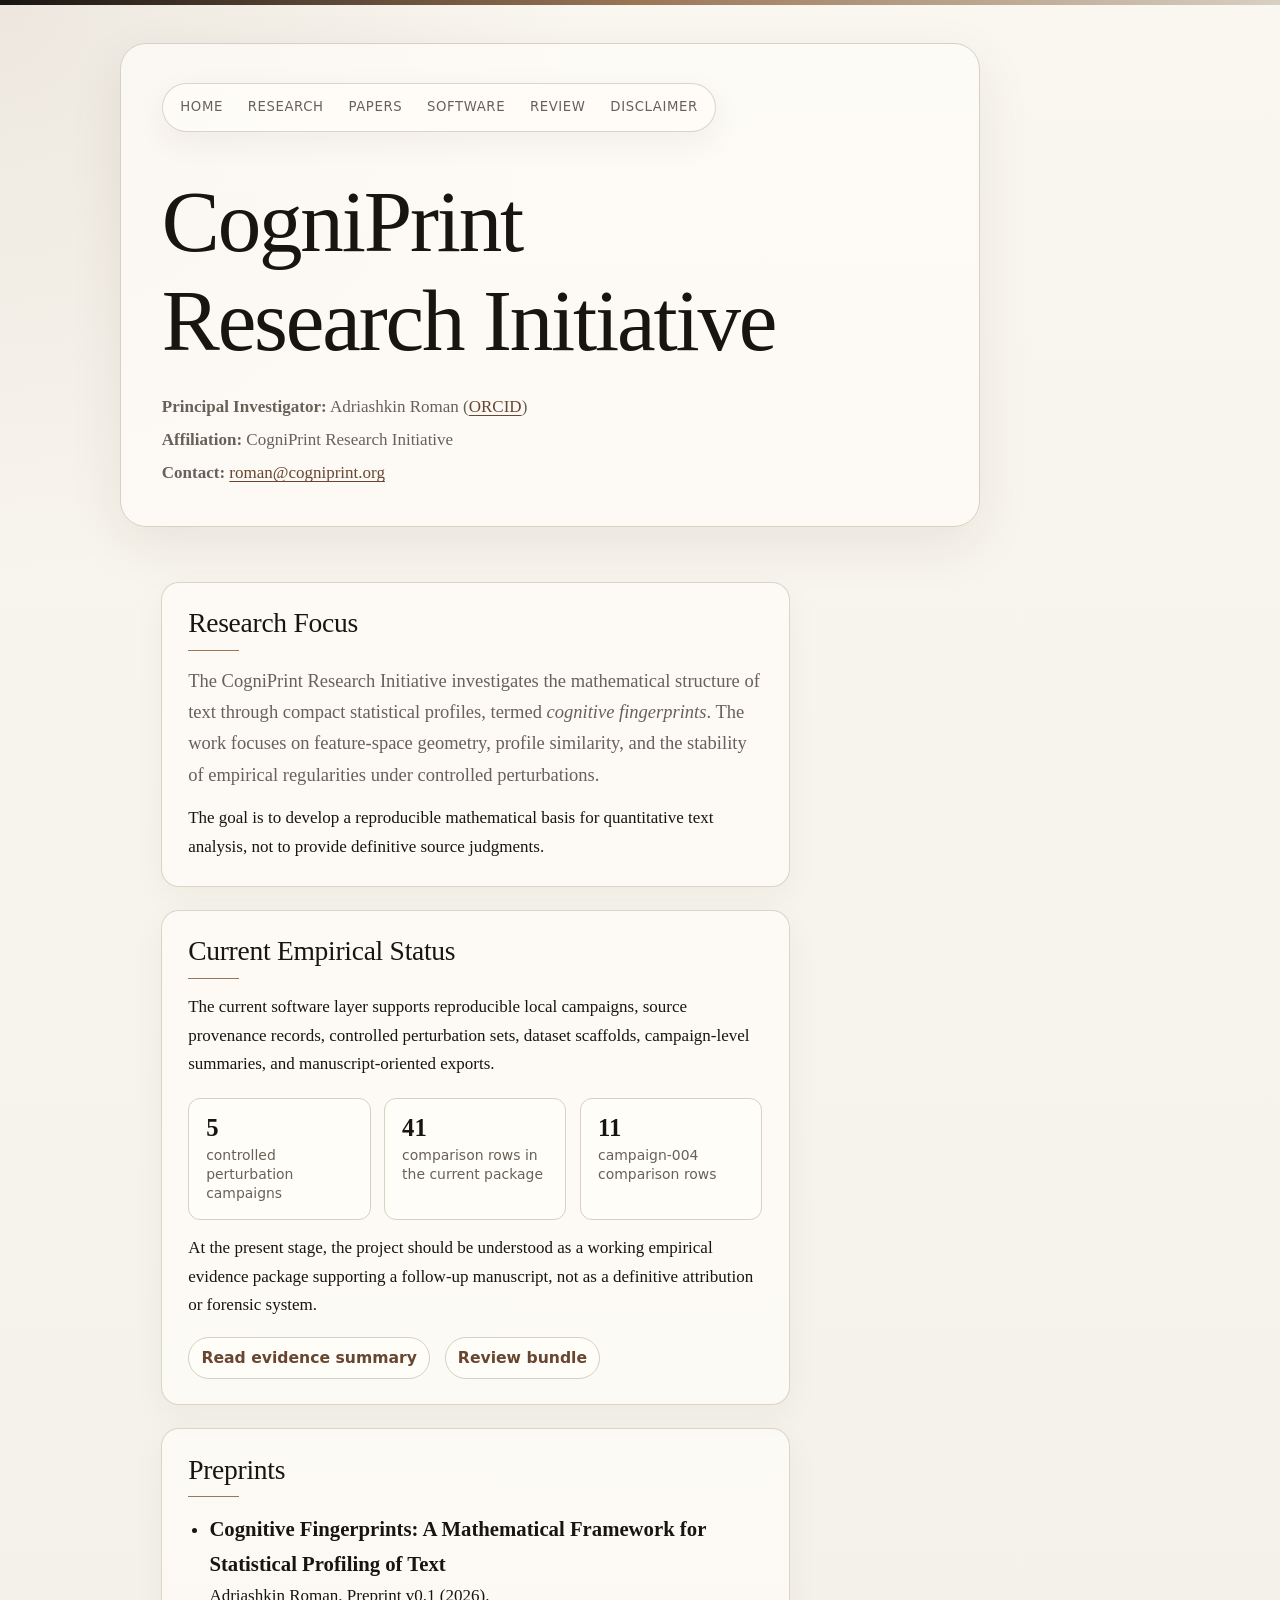
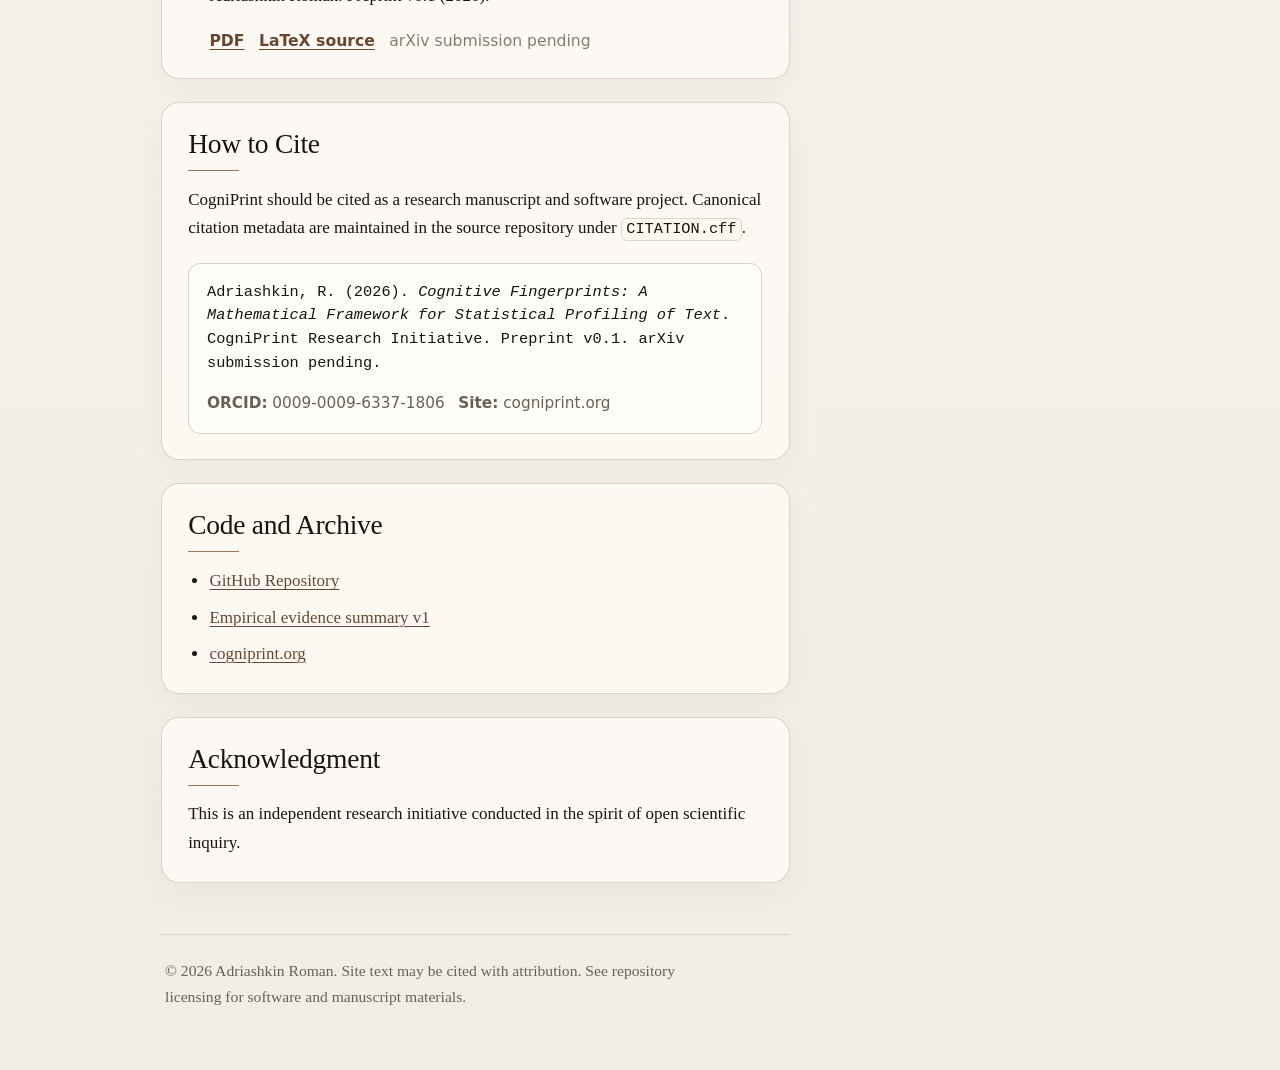
==== commit 35faf436: "site: add review route to homepage navigation" ====
--- a/index.html
+++ b/index.html
@@ -20,6 +20,7 @@
         <a href="/research.html">Research</a>
         <a href="/papers/">Papers</a>
         <a href="/software/">Software</a>
+        <a href="/review/">Review</a>
         <a href="/disclaimer/">Disclaimer</a>
       </nav>
       <h1>CogniPrint Research Initiative</h1>
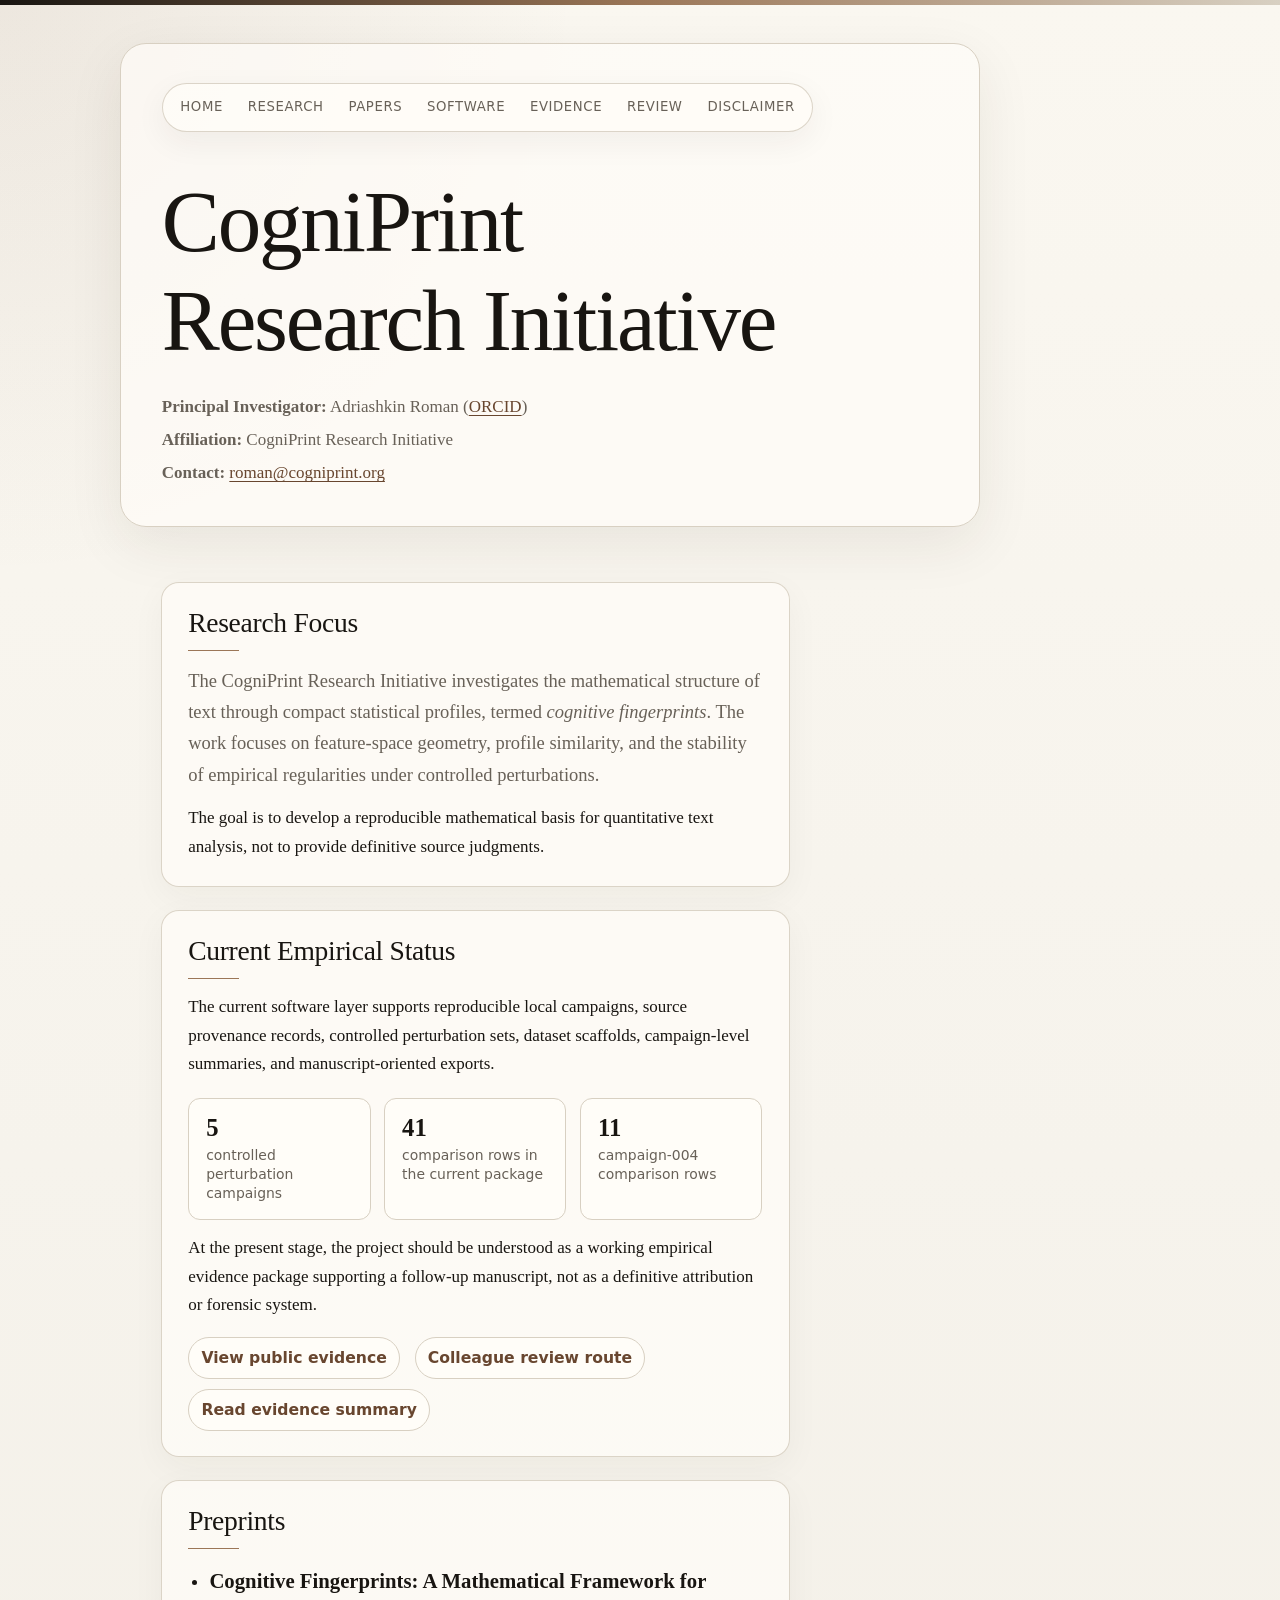
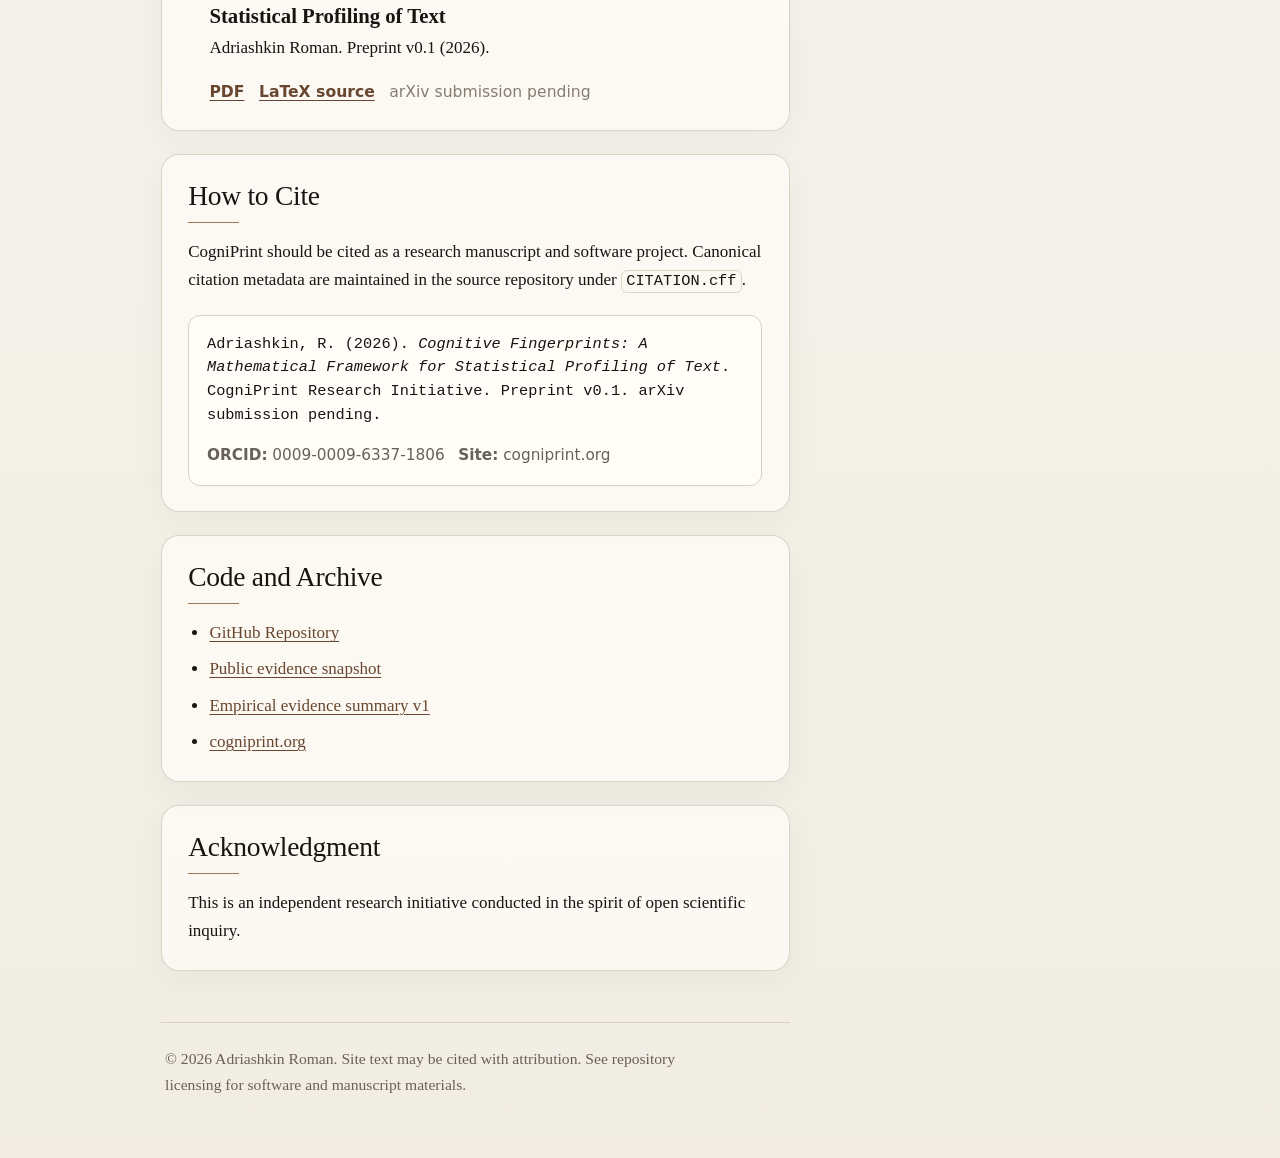
==== commit 9fdcf988: "site: add evidence route to homepage navigation" ====
--- a/index.html
+++ b/index.html
@@ -20,6 +20,7 @@
         <a href="/research.html">Research</a>
         <a href="/papers/">Papers</a>
         <a href="/software/">Software</a>
+        <a href="/evidence/">Evidence</a>
         <a href="/review/">Review</a>
         <a href="/disclaimer/">Disclaimer</a>
       </nav>
@@ -48,8 +49,9 @@
         </div>
         <p>At the present stage, the project should be understood as a working empirical evidence package supporting a follow-up manuscript, not as a definitive attribution or forensic system.</p>
         <div class="review-actions">
+          <a href="/evidence/">View public evidence</a>
+          <a href="/review/">Colleague review route</a>
           <a href="https://github.com/TakoVHS/CogniPrint/blob/main/docs/empirical-evidence-summary-v1.md">Read evidence summary</a>
-          <a href="https://github.com/TakoVHS/CogniPrint/blob/main/docs/public-review-bundle.md">Review bundle</a>
         </div>
       </section>
 
@@ -79,6 +81,7 @@
         <h2>Code and Archive</h2>
         <ul>
           <li><a href="https://github.com/TakoVHS/CogniPrint">GitHub Repository</a></li>
+          <li><a href="https://github.com/TakoVHS/CogniPrint/tree/main/evidence/empirical-v1">Public evidence snapshot</a></li>
           <li><a href="https://github.com/TakoVHS/CogniPrint/blob/main/docs/empirical-evidence-summary-v1.md">Empirical evidence summary v1</a></li>
           <li><a href="https://cogniprint.org">cogniprint.org</a></li>
         </ul>
